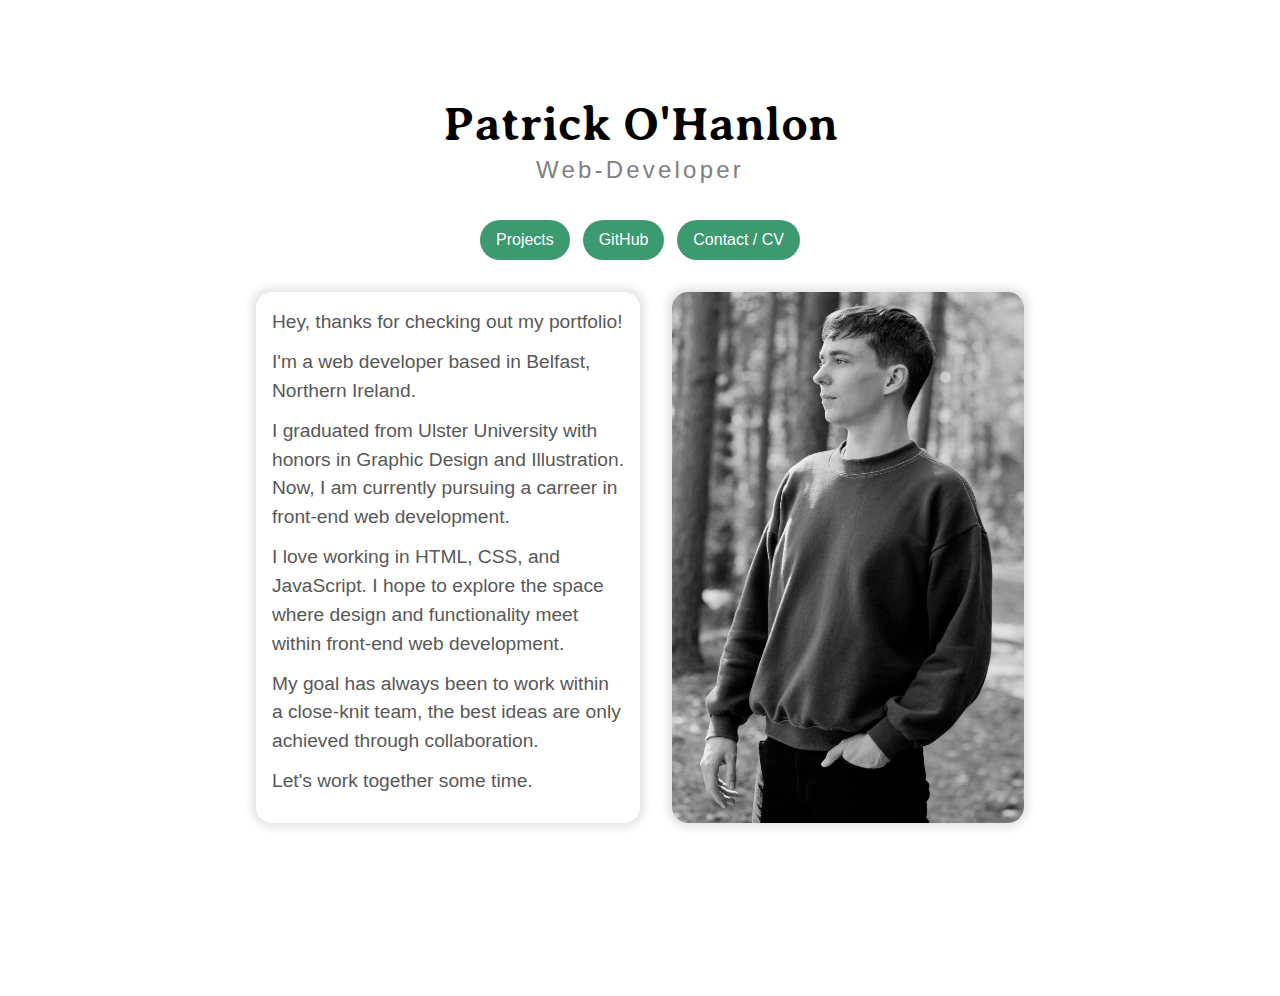
==== index.html @ aa8e5f77 "Update index.html" ====
<!DOCTYPE html>
<html lang="en">
  <head>
    <meta charset="UTF-8" />
    <meta http-equiv="X-UA-Compatible" content="IE=edge" />
    <meta name="viewport" content="width=device-width, initial-scale=1.0" />
    <link rel="stylesheet" href="reset.css" />
    <link rel="stylesheet" href="index.css" />
    <link rel="preconnect" href="https://fonts.googleapis.com" />
    <link rel="preconnect" href="https://fonts.gstatic.com" crossorigin />
    <link
      href="https://fonts.googleapis.com/css2?family=Averia+Serif+Libre:wght@300;400&display=swap"
      rel="stylesheet"
    />
    <title>Patrick O'Hanlon</title>
  </head>
  <body>
    <header>
      <h1>Patrick O'Hanlon</h1>
      <h2>Web-Developer</h2>
    </header>

    <nav>
      <a href="https://patrickohanlondev.github.io/Illustration-portfolio/"> <button>Projects</button></a>
      <a href="https://github.com/patrickohanlondev" target="_blank">
        <button>GitHub</button></a
      >
      <a href=""> <button>Contact / CV</button></a>
    </nav>

    <div class="about-container">
      <article>
        <p>Hey, thanks for checking out my portfolio!</p>
        <p>I'm a web developer based in Belfast, Northern Ireland.</p>
        <p>
          I graduated from Ulster University with honors in Graphic Design and
          Illustration. Now, I am currently pursuing a carreer in front-end web
          development.
        </p>
        <p>
          I love working in HTML, CSS, and JavaScript. I hope to explore the
          space where design and functionality meet within front-end web
          development.
        </p>
        <p>
          My goal has always been to work within a close-knit team, the best
          ideas are only achieved through collaboration.
        </p>
        <p>Let's work together some time.</p>
      </article>
      <div class="img-container">
        <img src="images/myself.jpg" alt="photo of patrick" />
      </div>
    </div>
  </body>
</html>
---- index.css ----
body {
  font-family: Arial, Helvetica, sans-serif;
}

header {
  margin: 2rem 2rem 2rem 2rem;
}

h1 {
  font-family: 'Averia Serif Libre', Arial, Helvetica, sans-serif;
  font-size: 3rem;
  line-height: 3.5rem;
}

h2 {
  font-weight: 300;
  letter-spacing: 0.2rem;
  color: grey;
}

nav {
  display: flex;
  justify-content: space-between;
  margin: -0.5rem 2rem 2rem 2rem;
  width: 20rem;

}

button {
  border: none;
  background-color: #3D9970;
  color: white;
  padding: 0.5rem 1rem;
  border-radius: 100rem;
}

button:hover {
  box-shadow: 0rem 0rem 0.5rem 0.3rem rgba(0, 0, 0, 0.15);
  cursor: pointer;
}

.about-container {
  max-width: 35rem;
  margin: 0 auto;
}

article {
  margin: 0rem 2rem 2rem 2rem;
  padding: 1rem;
  box-shadow: 0rem 0rem 0.5rem 0.3rem rgba(0, 0, 0, 0.1);
  border-radius: 1rem;
  min-width: 10rem;
}

p {
  margin-bottom: 0.7rem;
  font-size: 1.2rem;
  font-weight: 300;
  color: rgb(88, 88, 88);
}

.img-container {
  margin: 2rem 2rem 2rem 2rem;
  border-radius: 1rem;
  overflow: hidden;
  box-shadow: 0rem 0rem 0.5rem 0.3rem rgba(0, 0, 0, 0.1);
}

img {
  width: 100%;
  height: 100%;
  object-fit: cover;
  object-position: top;
}

@media screen and (min-width: 750px) {
  .about-container {
    display: flex;
    width: 100%;
  }

  article {
    flex: 1;
    margin-right: 1rem;
    margin-left: -4rem;
  }

  .img-container {
    flex: 1;
    margin: 0;
    margin-left: 1rem;
    margin-right: -4rem;
    margin-bottom: 2rem;
  }

  header {
    margin: 0 auto;
    margin-top: 2rem;
    margin-bottom: 2rem;
    width: 100%;
    display: flex;
    flex-direction: column;
    justify-content: center;
    align-items: center;
  }

  nav {
    margin: 0 auto;
    margin-bottom: 2rem;
    display: flex;
    justify-content: center;
    justify-content: space-between;
  }

  }

  @media screen and (min-width: 850px) {

    body {
      overflow-y: hidden;
    }

    .about-container {
      margin: 0 auto;
      max-width: 40rem;
    }

    header {
      margin: 0 auto;
      margin-top: 6rem;
      margin-bottom: 2rem;
      width: 100%;
      display: flex;
      flex-direction: column;
      justify-content: center;
      align-items: center;
    }

    nav {
      margin: 0 auto;
      margin-bottom: 2rem;
      display: flex;
      justify-content: center;
      justify-content: space-between;
    }
    }
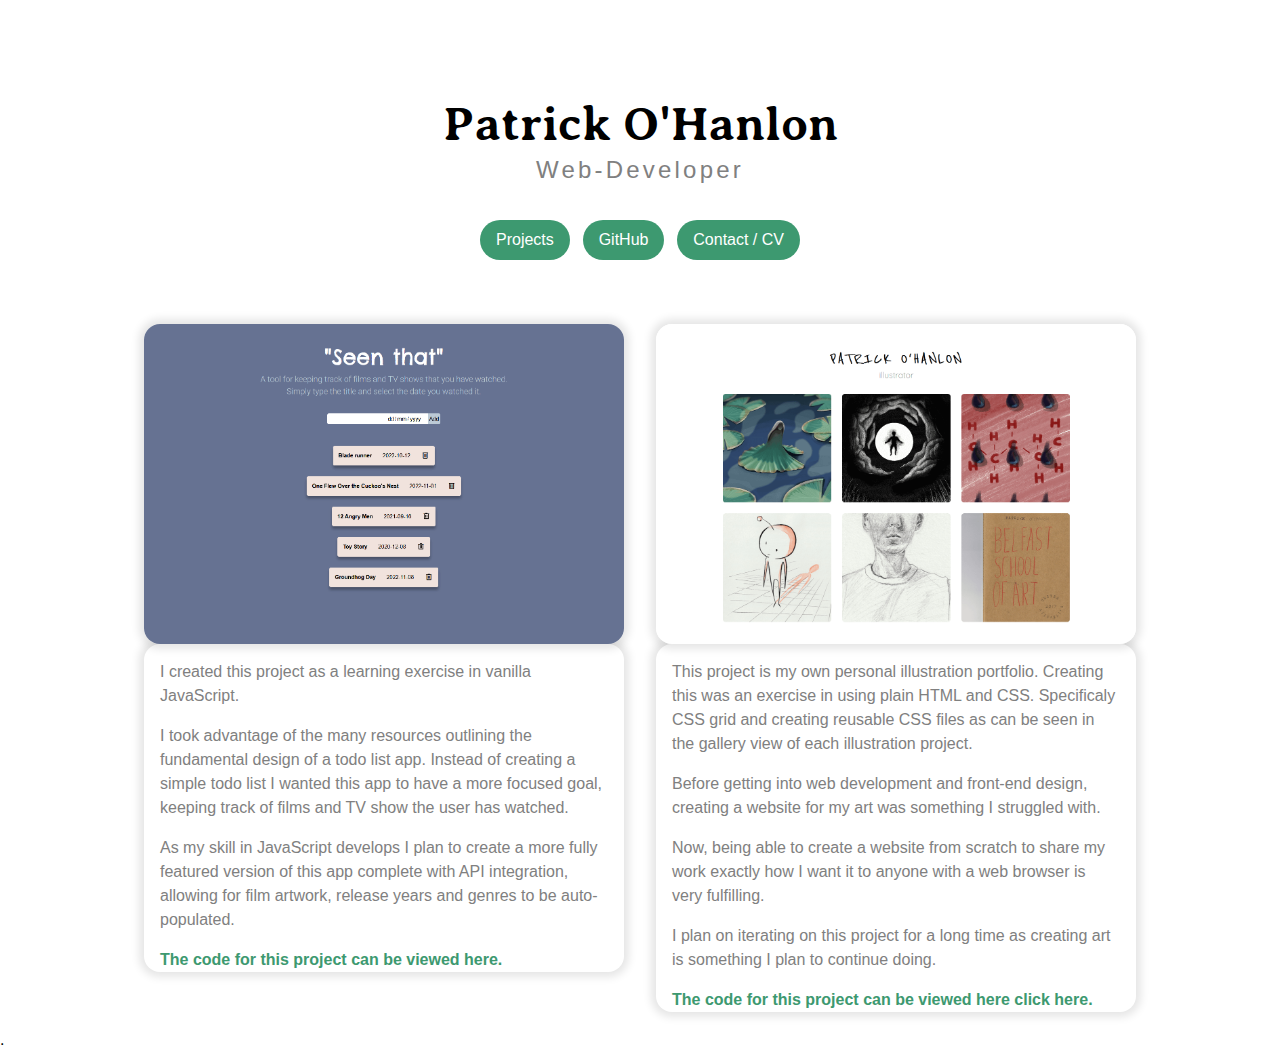
==== commit 04602289: "Update index.html" ====
--- a/index.html
+++ b/index.html
@@ -1,56 +1,114 @@
 <!DOCTYPE html>
 <html lang="en">
-  <head>
-    <meta charset="UTF-8" />
-    <meta http-equiv="X-UA-Compatible" content="IE=edge" />
-    <meta name="viewport" content="width=device-width, initial-scale=1.0" />
-    <link rel="stylesheet" href="reset.css" />
-    <link rel="stylesheet" href="index.css" />
-    <link rel="preconnect" href="https://fonts.googleapis.com" />
-    <link rel="preconnect" href="https://fonts.gstatic.com" crossorigin />
-    <link
-      href="https://fonts.googleapis.com/css2?family=Averia+Serif+Libre:wght@300;400&display=swap"
-      rel="stylesheet"
-    />
-    <title>Patrick O'Hanlon</title>
-  </head>
-  <body>
-    <header>
-      <h1>Patrick O'Hanlon</h1>
-      <h2>Web-Developer</h2>
-    </header>
+    <head>
+        <meta charset="UTF-8" />
+        <meta http-equiv="X-UA-Compatible" content="IE=edge" />
+        <meta name="viewport" content="width=device-width, initial-scale=1.0" />
+        <link rel="stylesheet" href="reset.css" />
+        <link rel="stylesheet" href="projects.css" />
+        <link rel="preconnect" href="https://fonts.googleapis.com" />
+        <link rel="preconnect" href="https://fonts.gstatic.com" crossorigin />
+        <link
+            href="https://fonts.googleapis.com/css2?family=Averia+Serif+Libre:wght@300;400&display=swap"
+            rel="stylesheet"
+        />
+        <title>Patrick O'Hanlon</title>
+    </head>
+    <body>
+        <a href="index.html">
+            <header>
+                <h1>Patrick O'Hanlon</h1>
+                <h2>Web-Developer</h2>
+            </header></a
+        >
 
-    <nav>
-      <a href="https://patrickohanlondev.github.io/Illustration-portfolio/"> <button>Projects</button></a>
-      <a href="https://github.com/patrickohanlondev" target="_blank">
-        <button>GitHub</button></a
-      >
-      <a href=""> <button>Contact / CV</button></a>
-    </nav>
-
-    <div class="about-container">
-      <article>
-        <p>Hey, thanks for checking out my portfolio!</p>
-        <p>I'm a web developer based in Belfast, Northern Ireland.</p>
-        <p>
-          I graduated from Ulster University with honors in Graphic Design and
-          Illustration. Now, I am currently pursuing a carreer in front-end web
-          development.
-        </p>
-        <p>
-          I love working in HTML, CSS, and JavaScript. I hope to explore the
-          space where design and functionality meet within front-end web
-          development.
-        </p>
-        <p>
-          My goal has always been to work within a close-knit team, the best
-          ideas are only achieved through collaboration.
-        </p>
-        <p>Let's work together some time.</p>
-      </article>
-      <div class="img-container">
-        <img src="images/myself.jpg" alt="photo of patrick" />
-      </div>
-    </div>
-  </body>
+        <nav>
+            <a href="projects.html"> <button>Projects</button></a>
+            <a href="https://github.com/patrickohanlondev" target="_blank">
+                <button>GitHub</button></a
+            >
+            <a href=""> <button>Contact / CV</button></a>
+        </nav>
+        <div class="grid-container">
+            <div class="project-grid">
+                <div class="project">
+                    <div class="project-thumbnail-container">
+                        <a
+                            href="https://patrickohanlondev.github.io/Films-watched-app/"
+                            ><img src="./images/thumb2.png" alt=""
+                        /></a>
+                    </div>
+                    <div class="project-detail-container">
+                        <p>
+                            I created this project as a learning exercise in
+                            vanilla JavaScript.
+                        </p>
+                        <p>
+                            I took advantage of the many resources outlining the
+                            fundamental design of a todo list app. Instead of
+                            creating a simple todo list I wanted this app to
+                            have a more focused goal, keeping track of films and
+                            TV show the user has watched.
+                        </p>
+                        <p>
+                            As my skill in JavaScript develops I plan to create
+                            a more fully featured version of this app complete
+                            with API integration, allowing for film artwork,
+                            release years and genres to be auto-populated.
+                        </p>
+                        <p>
+                            <a
+                                class="code-link"
+                                href="https://github.com/patrickohanlondev/Films-watched-app"
+                            >
+                                The code for this project can be viewed here.</a
+                            >
+                        </p>
+                    </div>
+                </div>
+                <div class="project">
+                    <div class="project-thumbnail-container">
+                        <a
+                            href="https://patrickohanlondev.github.io/Illustration-portfolio/"
+                            ><img src="./images/thumb1.png" alt=""
+                        /></a>
+                    </div>
+                    <div class="project-detail-container">
+                        <p>
+                            This project is my own personal illustration
+                            portfolio. Creating this was an exercise in using
+                            plain HTML and CSS. Specificaly CSS grid and
+                            creating reusable CSS files as can be seen in the
+                            gallery view of each illustration project.
+                        </p>
+                        <p>
+                            Before getting into web development and front-end
+                            design, creating a website for my art was something
+                            I struggled with.
+                        </p>
+                        <p>
+                            Now, being able to create a website from scratch to
+                            share my work exactly how I want it to anyone with a
+                            web browser is very fulfilling.
+                        </p>
+                        <p>
+                            I plan on iterating on this project for a long time
+                            as creating art is something I plan to continue
+                            doing.
+                        </p>
+                        <p>
+                            <a
+                                class="code-link"
+                                href="https://github.com/patrickohanlondev/Illustration-portfolio"
+                            >
+                                The code for this project can be viewed here
+                                click here.</a
+                            >
+                        </p>
+                    </div>
+                </div>
+            </div>
+        </div>
+        <footer>.</footer>
+    </body>
 </html>
--- a/projects.css
+++ b/projects.css
@@ -0,0 +1,168 @@
+body {
+  font-family: Arial, Helvetica, sans-serif;
+}
+
+header {
+  margin: 2rem 2rem 2rem 2rem;
+}
+
+a {
+  text-decoration: none;
+  color: inherit;
+}
+
+h1 {
+  font-family: 'Averia Serif Libre', Arial, Helvetica, sans-serif;
+  font-size: 3rem;
+  line-height: 3.5rem;
+}
+
+h2 {
+  font-weight: 300;
+  letter-spacing: 0.2rem;
+  color: grey;
+}
+
+nav {
+  display: flex;
+  justify-content: space-between;
+  margin: -0.5rem 2rem 2rem 2rem;
+  width: 20rem;
+}
+
+img {
+  object-fit: cover;
+  width: fit-content;
+  height: 100%;
+}
+
+p {
+  margin-bottom: 1rem;
+}
+
+button {
+  border: none;
+  background-color: #3D9970;
+  color: white;
+  padding: 0.5rem 1rem;
+  border-radius: 100rem;
+  margin-bottom: 2rem;
+}
+
+button:hover {
+  box-shadow: 0rem 0rem 0.5rem 0.3rem rgba(0, 0, 0, 0.15);
+  cursor: pointer;
+}
+
+.grid-container {
+  display: flex;
+  width: 100%;
+  justify-content: center;
+}
+
+.project-grid {
+  display: grid;
+  column-gap: 2rem;
+  row-gap: 4rem;
+  grid-template-columns: 1fr 1fr;
+  grid-template-rows: auto;
+}
+
+.project-thumbnail-container {
+  height: 20rem;
+  width: 30rem;
+  box-shadow: 0rem 0rem 0.5rem 0.3rem rgba(0, 0, 0, 0.1);
+  border-radius: 1rem;
+  overflow: hidden;
+}
+
+.project-detail-container {
+  color: grey;
+  height: fit-content;
+  width: 30rem;
+  padding: 1rem 1rem 0rem 1rem;
+  box-shadow: 0rem 0rem 0.5rem 0.3rem rgba(0, 0, 0, 0.1);
+  border-radius: 1rem;
+  vertical-align: middle;
+}
+
+.code-link {
+  font-weight: bold;
+  color: #3D9970;
+}
+
+@media screen and (min-width: 750px) {
+  header {
+    margin: 0 auto;
+    margin-top: 2rem;
+    margin-bottom: 2rem;
+    width: 100%;
+    display: flex;
+    flex-direction: column;
+    justify-content: center;
+    align-items: center;
+  }
+
+  nav {
+    margin: 0 auto;
+    margin-bottom: 2rem;
+    display: flex;
+    justify-content: center;
+    justify-content: space-between;
+  }
+
+  }
+
+  @media screen and (min-width: 990px) {
+    header {
+      margin: 0 auto;
+      margin-top: 6rem;
+      margin-bottom: 2rem;
+      width: 100%;
+      display: flex;
+      flex-direction: column;
+      justify-content: center;
+      align-items: center;
+    }
+
+    nav {
+      margin: 0 auto;
+      margin-bottom: 2rem;
+      display: flex;
+      justify-content: center;
+      justify-content: space-between;
+    }
+    }
+
+    @media screen and (max-width: 990px) {
+
+      .project-grid {
+        display: grid;
+        column-gap: 2rem;
+        row-gap: 1rem;
+        grid-template-columns: 1fr;
+      }
+
+      .project-detail-container {
+        margin-bottom: 3rem;
+      }
+      }
+
+      
+    @media screen and (max-width: 510px) {
+
+      .project-thumbnail-container {
+        height: 20rem;
+        width: 20rem;
+        box-shadow: 0rem 0rem 0.5rem 0.3rem rgba(0, 0, 0, 0.1);
+        border-radius: 1rem;
+        overflow: hidden;
+      }
+      
+      .project-detail-container {
+        width: 20rem;
+        box-shadow: 0rem 0rem 0.5rem 0.3rem rgba(0, 0, 0, 0.1);
+        border-radius: 1rem;
+      }
+      
+      }
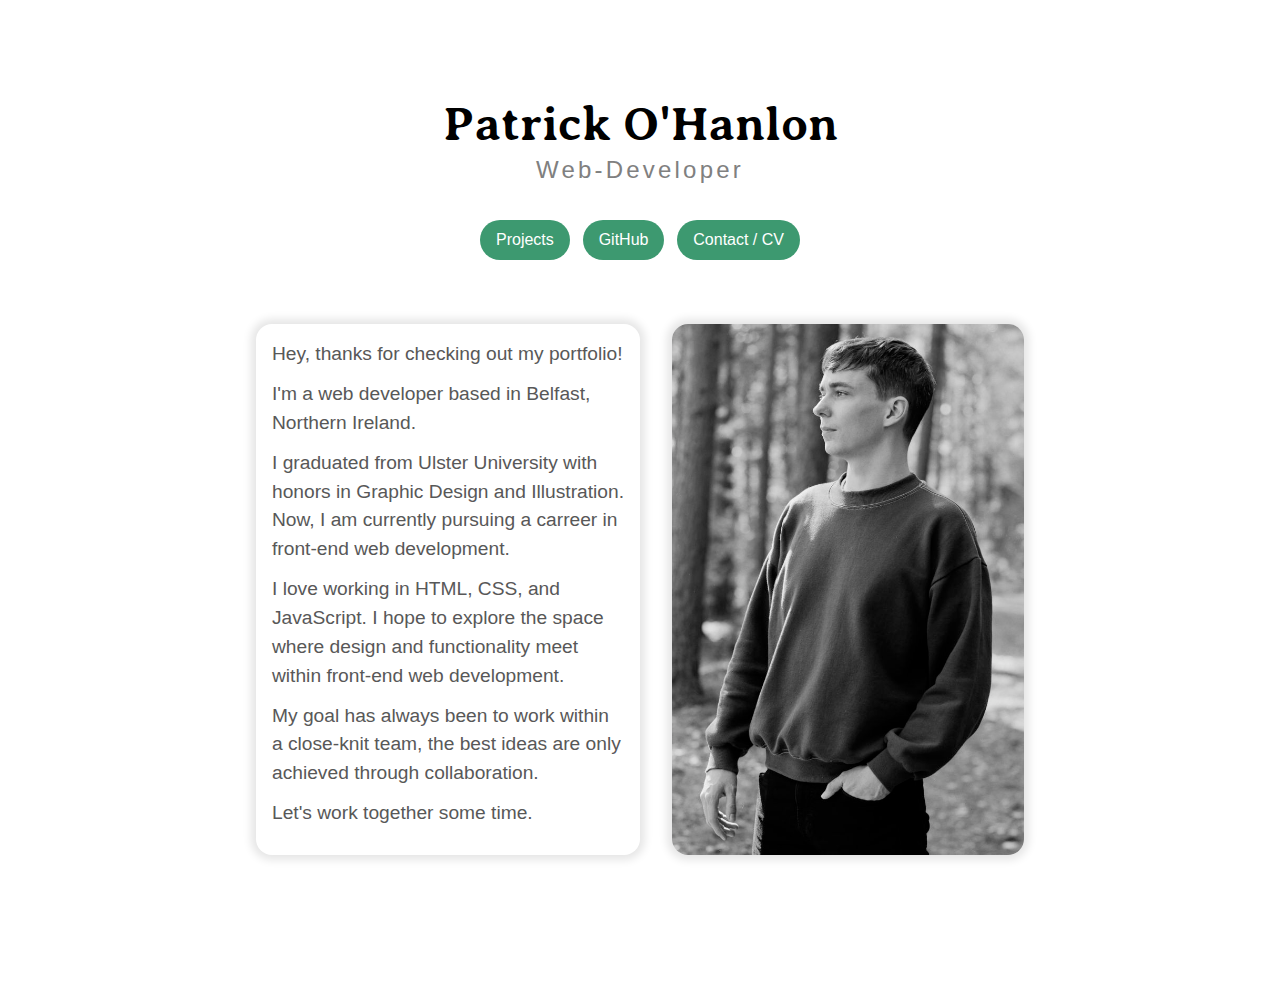
==== commit a3a1de1e: "Update index.html" ====
--- a/index.html
+++ b/index.html
@@ -1,114 +1,56 @@
 <!DOCTYPE html>
 <html lang="en">
-    <head>
-        <meta charset="UTF-8" />
-        <meta http-equiv="X-UA-Compatible" content="IE=edge" />
-        <meta name="viewport" content="width=device-width, initial-scale=1.0" />
-        <link rel="stylesheet" href="reset.css" />
-        <link rel="stylesheet" href="projects.css" />
-        <link rel="preconnect" href="https://fonts.googleapis.com" />
-        <link rel="preconnect" href="https://fonts.gstatic.com" crossorigin />
-        <link
-            href="https://fonts.googleapis.com/css2?family=Averia+Serif+Libre:wght@300;400&display=swap"
-            rel="stylesheet"
-        />
-        <title>Patrick O'Hanlon</title>
-    </head>
-    <body>
-        <a href="index.html">
-            <header>
-                <h1>Patrick O'Hanlon</h1>
-                <h2>Web-Developer</h2>
-            </header></a
-        >
+  <head>
+    <meta charset="UTF-8" />
+    <meta http-equiv="X-UA-Compatible" content="IE=edge" />
+    <meta name="viewport" content="width=device-width, initial-scale=1.0" />
+    <link rel="stylesheet" href="reset.css" />
+    <link rel="stylesheet" href="index.css" />
+    <link rel="preconnect" href="https://fonts.googleapis.com" />
+    <link rel="preconnect" href="https://fonts.gstatic.com" crossorigin />
+    <link
+      href="https://fonts.googleapis.com/css2?family=Averia+Serif+Libre:wght@300;400&display=swap"
+      rel="stylesheet"
+    />
+    <title>Patrick O'Hanlon</title>
+  </head>
+  <body>
+    <header>
+      <h1>Patrick O'Hanlon</h1>
+      <h2>Web-Developer</h2>
+    </header>
 
-        <nav>
-            <a href="projects.html"> <button>Projects</button></a>
-            <a href="https://github.com/patrickohanlondev" target="_blank">
-                <button>GitHub</button></a
-            >
-            <a href=""> <button>Contact / CV</button></a>
-        </nav>
-        <div class="grid-container">
-            <div class="project-grid">
-                <div class="project">
-                    <div class="project-thumbnail-container">
-                        <a
-                            href="https://patrickohanlondev.github.io/Films-watched-app/"
-                            ><img src="./images/thumb2.png" alt=""
-                        /></a>
-                    </div>
-                    <div class="project-detail-container">
-                        <p>
-                            I created this project as a learning exercise in
-                            vanilla JavaScript.
-                        </p>
-                        <p>
-                            I took advantage of the many resources outlining the
-                            fundamental design of a todo list app. Instead of
-                            creating a simple todo list I wanted this app to
-                            have a more focused goal, keeping track of films and
-                            TV show the user has watched.
-                        </p>
-                        <p>
-                            As my skill in JavaScript develops I plan to create
-                            a more fully featured version of this app complete
-                            with API integration, allowing for film artwork,
-                            release years and genres to be auto-populated.
-                        </p>
-                        <p>
-                            <a
-                                class="code-link"
-                                href="https://github.com/patrickohanlondev/Films-watched-app"
-                            >
-                                The code for this project can be viewed here.</a
-                            >
-                        </p>
-                    </div>
-                </div>
-                <div class="project">
-                    <div class="project-thumbnail-container">
-                        <a
-                            href="https://patrickohanlondev.github.io/Illustration-portfolio/"
-                            ><img src="./images/thumb1.png" alt=""
-                        /></a>
-                    </div>
-                    <div class="project-detail-container">
-                        <p>
-                            This project is my own personal illustration
-                            portfolio. Creating this was an exercise in using
-                            plain HTML and CSS. Specificaly CSS grid and
-                            creating reusable CSS files as can be seen in the
-                            gallery view of each illustration project.
-                        </p>
-                        <p>
-                            Before getting into web development and front-end
-                            design, creating a website for my art was something
-                            I struggled with.
-                        </p>
-                        <p>
-                            Now, being able to create a website from scratch to
-                            share my work exactly how I want it to anyone with a
-                            web browser is very fulfilling.
-                        </p>
-                        <p>
-                            I plan on iterating on this project for a long time
-                            as creating art is something I plan to continue
-                            doing.
-                        </p>
-                        <p>
-                            <a
-                                class="code-link"
-                                href="https://github.com/patrickohanlondev/Illustration-portfolio"
-                            >
-                                The code for this project can be viewed here
-                                click here.</a
-                            >
-                        </p>
-                    </div>
-                </div>
-            </div>
-        </div>
-        <footer>.</footer>
-    </body>
+    <nav>
+      <a href="projects.html"> <button>Projects</button></a>
+      <a href="https://github.com/patrickohanlondev" target="_blank">
+        <button>GitHub</button></a
+      >
+      <a href=""> <button>Contact / CV</button></a>
+    </nav>
+
+    <div class="about-container">
+      <article>
+        <p>Hey, thanks for checking out my portfolio!</p>
+        <p>I'm a web developer based in Belfast, Northern Ireland.</p>
+        <p>
+          I graduated from Ulster University with honors in Graphic Design and
+          Illustration. Now, I am currently pursuing a carreer in front-end web
+          development.
+        </p>
+        <p>
+          I love working in HTML, CSS, and JavaScript. I hope to explore the
+          space where design and functionality meet within front-end web
+          development.
+        </p>
+        <p>
+          My goal has always been to work within a close-knit team, the best
+          ideas are only achieved through collaboration.
+        </p>
+        <p>Let's work together some time.</p>
+      </article>
+      <div class="img-container">
+        <img src="images/myself.jpg" alt="photo of patrick" />
+      </div>
+    </div>
+  </body>
 </html>
--- a/index.css
+++ b/index.css
@@ -0,0 +1,147 @@
+body {
+  font-family: Arial, Helvetica, sans-serif;
+}
+
+header {
+  margin: 2rem 2rem 2rem 2rem;
+}
+
+h1 {
+  font-family: 'Averia Serif Libre', Arial, Helvetica, sans-serif;
+  font-size: 3rem;
+  line-height: 3.5rem;
+}
+
+h2 {
+  font-weight: 300;
+  letter-spacing: 0.2rem;
+  color: grey;
+}
+
+nav {
+  display: flex;
+  justify-content: space-between;
+  margin: -0.5rem 2rem 2rem 2rem;
+  width: 20rem;
+
+}
+
+button {
+  border: none;
+  background-color: #3D9970;
+  color: white;
+  padding: 0.5rem 1rem;
+  border-radius: 100rem;
+  margin-bottom: 2rem;
+}
+
+button:hover {
+  box-shadow: 0rem 0rem 0.5rem 0.3rem rgba(0, 0, 0, 0.15);
+  cursor: pointer;
+}
+
+.about-container {
+  max-width: 35rem;
+  margin: 0 auto;
+}
+
+article {
+  margin: 0rem 2rem 2rem 2rem;
+  padding: 1rem;
+  box-shadow: 0rem 0rem 0.5rem 0.3rem rgba(0, 0, 0, 0.1);
+  border-radius: 1rem;
+  min-width: 10rem;
+}
+
+p {
+  margin-bottom: 0.7rem;
+  font-size: 1.2rem;
+  font-weight: 300;
+  color: rgb(88, 88, 88);
+}
+
+.img-container {
+  margin: 2rem 2rem 2rem 2rem;
+  border-radius: 1rem;
+  overflow: hidden;
+  box-shadow: 0rem 0rem 0.5rem 0.3rem rgba(0, 0, 0, 0.1);
+}
+
+img {
+  width: 100%;
+  height: 100%;
+  object-fit: cover;
+  object-position: top;
+}
+
+@media screen and (min-width: 750px) {
+  .about-container {
+    display: flex;
+    width: 100%;
+  }
+
+  article {
+    flex: 1;
+    margin-right: 1rem;
+    margin-left: -4rem;
+  }
+
+  .img-container {
+    flex: 1;
+    margin: 0;
+    margin-left: 1rem;
+    margin-right: -4rem;
+    margin-bottom: 2rem;
+  }
+
+  header {
+    margin: 0 auto;
+    margin-top: 2rem;
+    margin-bottom: 2rem;
+    width: 100%;
+    display: flex;
+    flex-direction: column;
+    justify-content: center;
+    align-items: center;
+  }
+
+  nav {
+    margin: 0 auto;
+    margin-bottom: 2rem;
+    display: flex;
+    justify-content: center;
+    justify-content: space-between;
+  }
+
+  }
+
+  @media screen and (min-width: 850px) {
+
+    body {
+      overflow-y: hidden;
+    }
+
+    .about-container {
+      margin: 0 auto;
+      max-width: 40rem;
+    }
+
+    header {
+      margin: 0 auto;
+      margin-top: 6rem;
+      margin-bottom: 2rem;
+      width: 100%;
+      display: flex;
+      flex-direction: column;
+      justify-content: center;
+      align-items: center;
+    }
+
+    nav {
+      margin: 0 auto;
+      margin-bottom: 2rem;
+      display: flex;
+      justify-content: center;
+      justify-content: space-between;
+    }
+    }
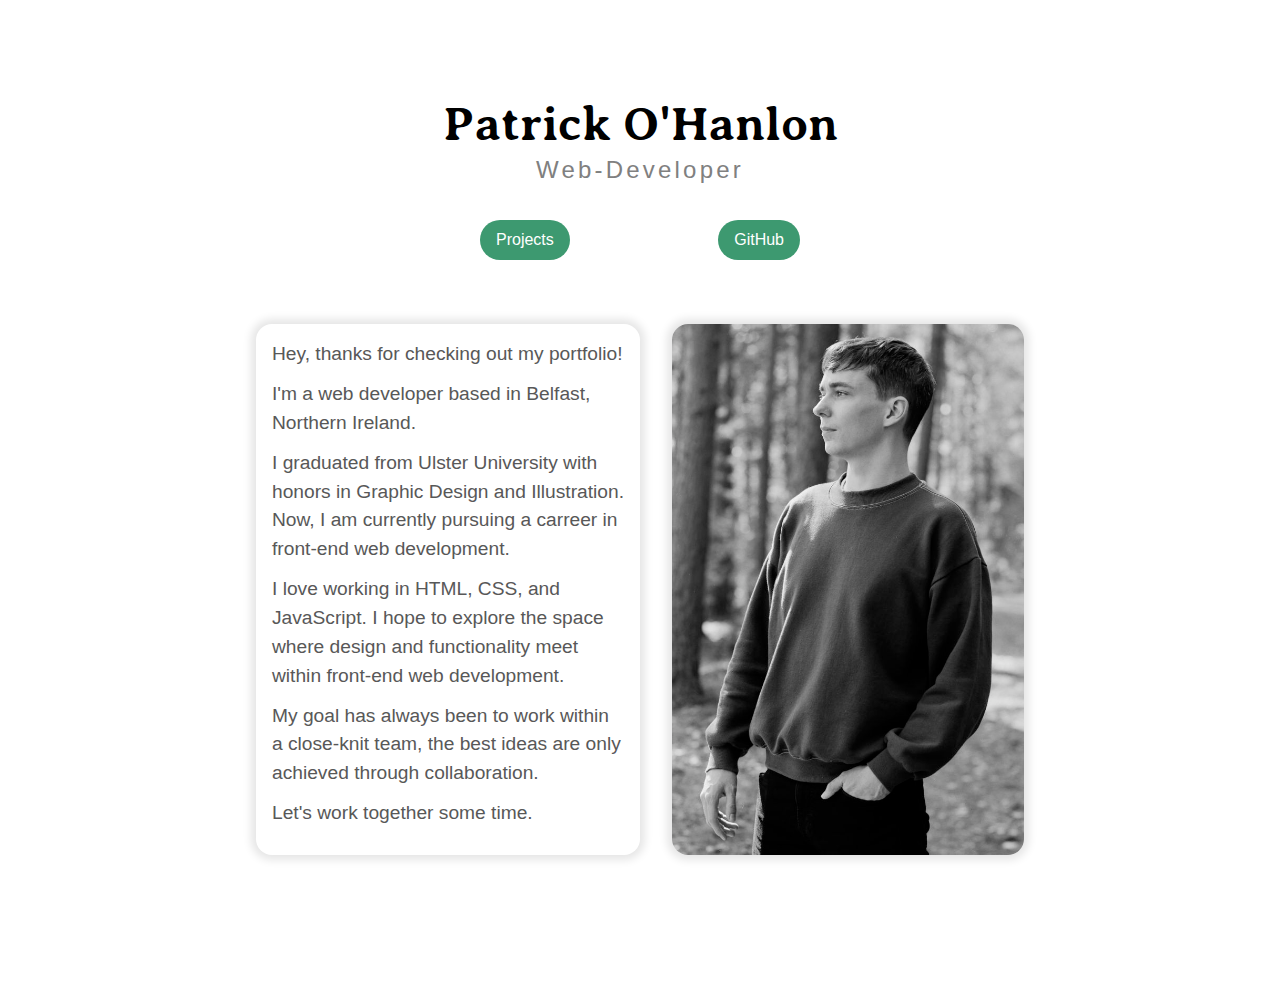
==== commit a4aaa5be: "Update index.html" ====
--- a/index.html
+++ b/index.html
@@ -25,7 +25,6 @@
       <a href="https://github.com/patrickohanlondev" target="_blank">
         <button>GitHub</button></a
       >
-      <a href=""> <button>Contact / CV</button></a>
     </nav>
 
     <div class="about-container">
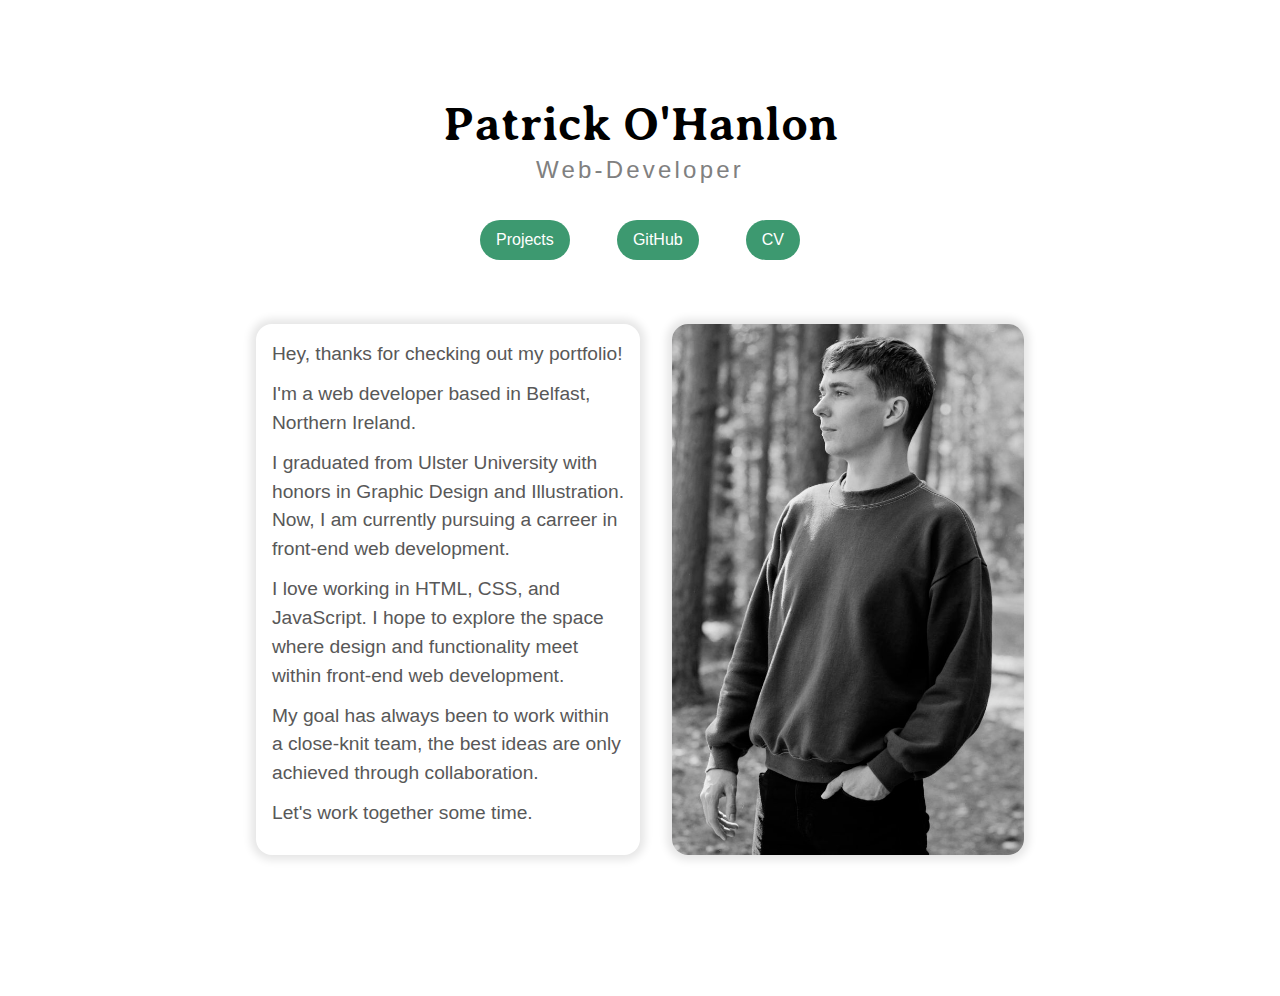
==== commit a41ba1d5: "Update index.html" ====
--- a/index.html
+++ b/index.html
@@ -23,8 +23,8 @@
     <nav>
       <a href="projects.html"> <button>Projects</button></a>
       <a href="https://github.com/patrickohanlondev" target="_blank">
-        <button>GitHub</button></a
-      >
+        <button>GitHub</button></a>
+      <a href="path_to_file" download="proposed_file_name"> <button>CV</button></a>
     </nav>
 
     <div class="about-container">
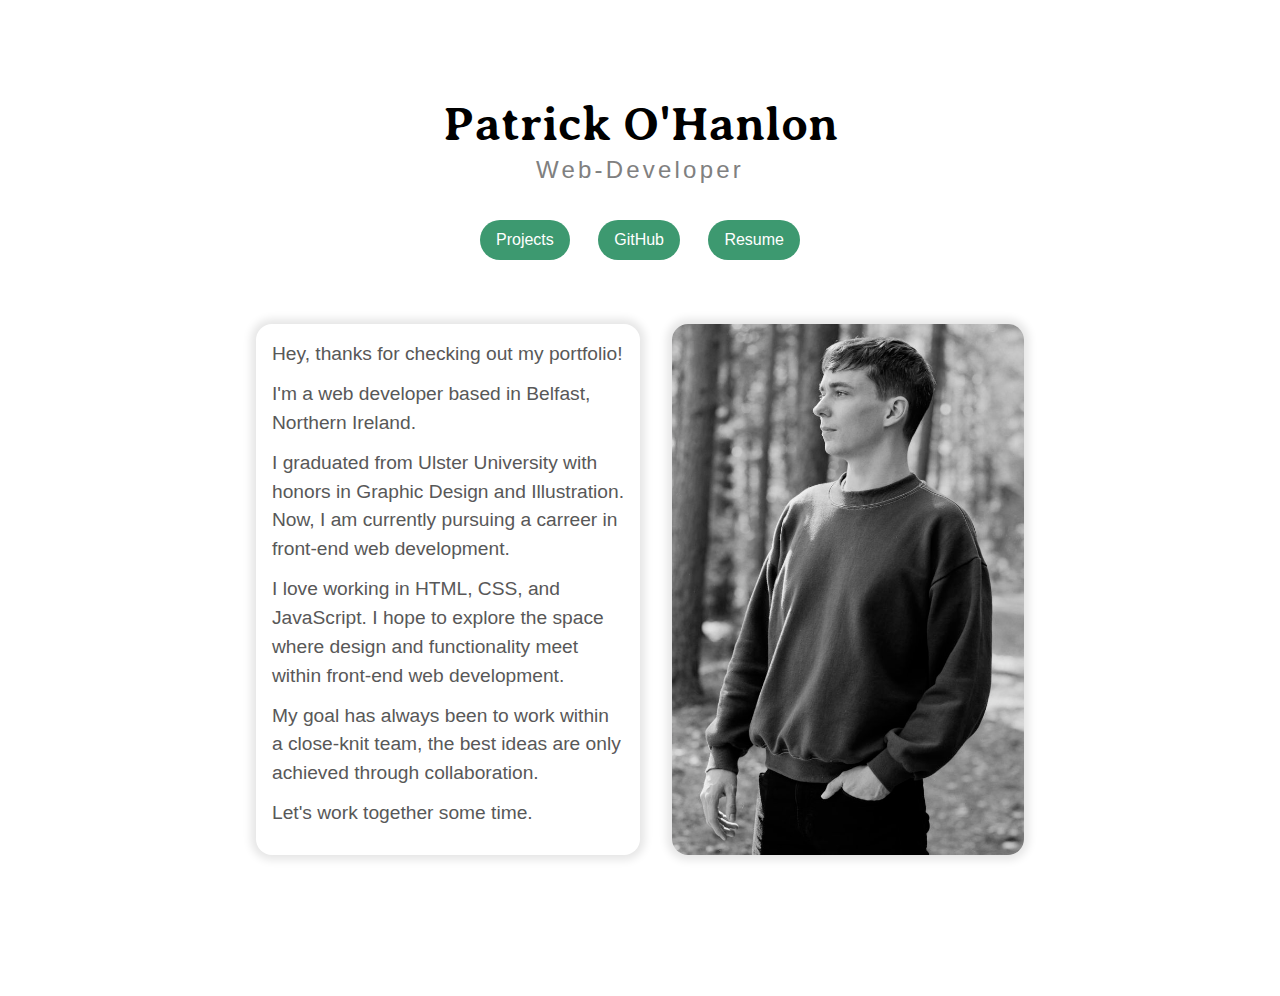
==== commit 49465d24: "Update index.html" ====
--- a/index.html
+++ b/index.html
@@ -24,7 +24,7 @@
       <a href="projects.html"> <button>Projects</button></a>
       <a href="https://github.com/patrickohanlondev" target="_blank">
         <button>GitHub</button></a>
-      <a href="path_to_file" download="proposed_file_name"> <button>CV</button></a>
+      <a href="./patrick_ohanlon_web_cv.pdf" target="_blank"> <button>Resume</button></a>
     </nav>
 
     <div class="about-container">
